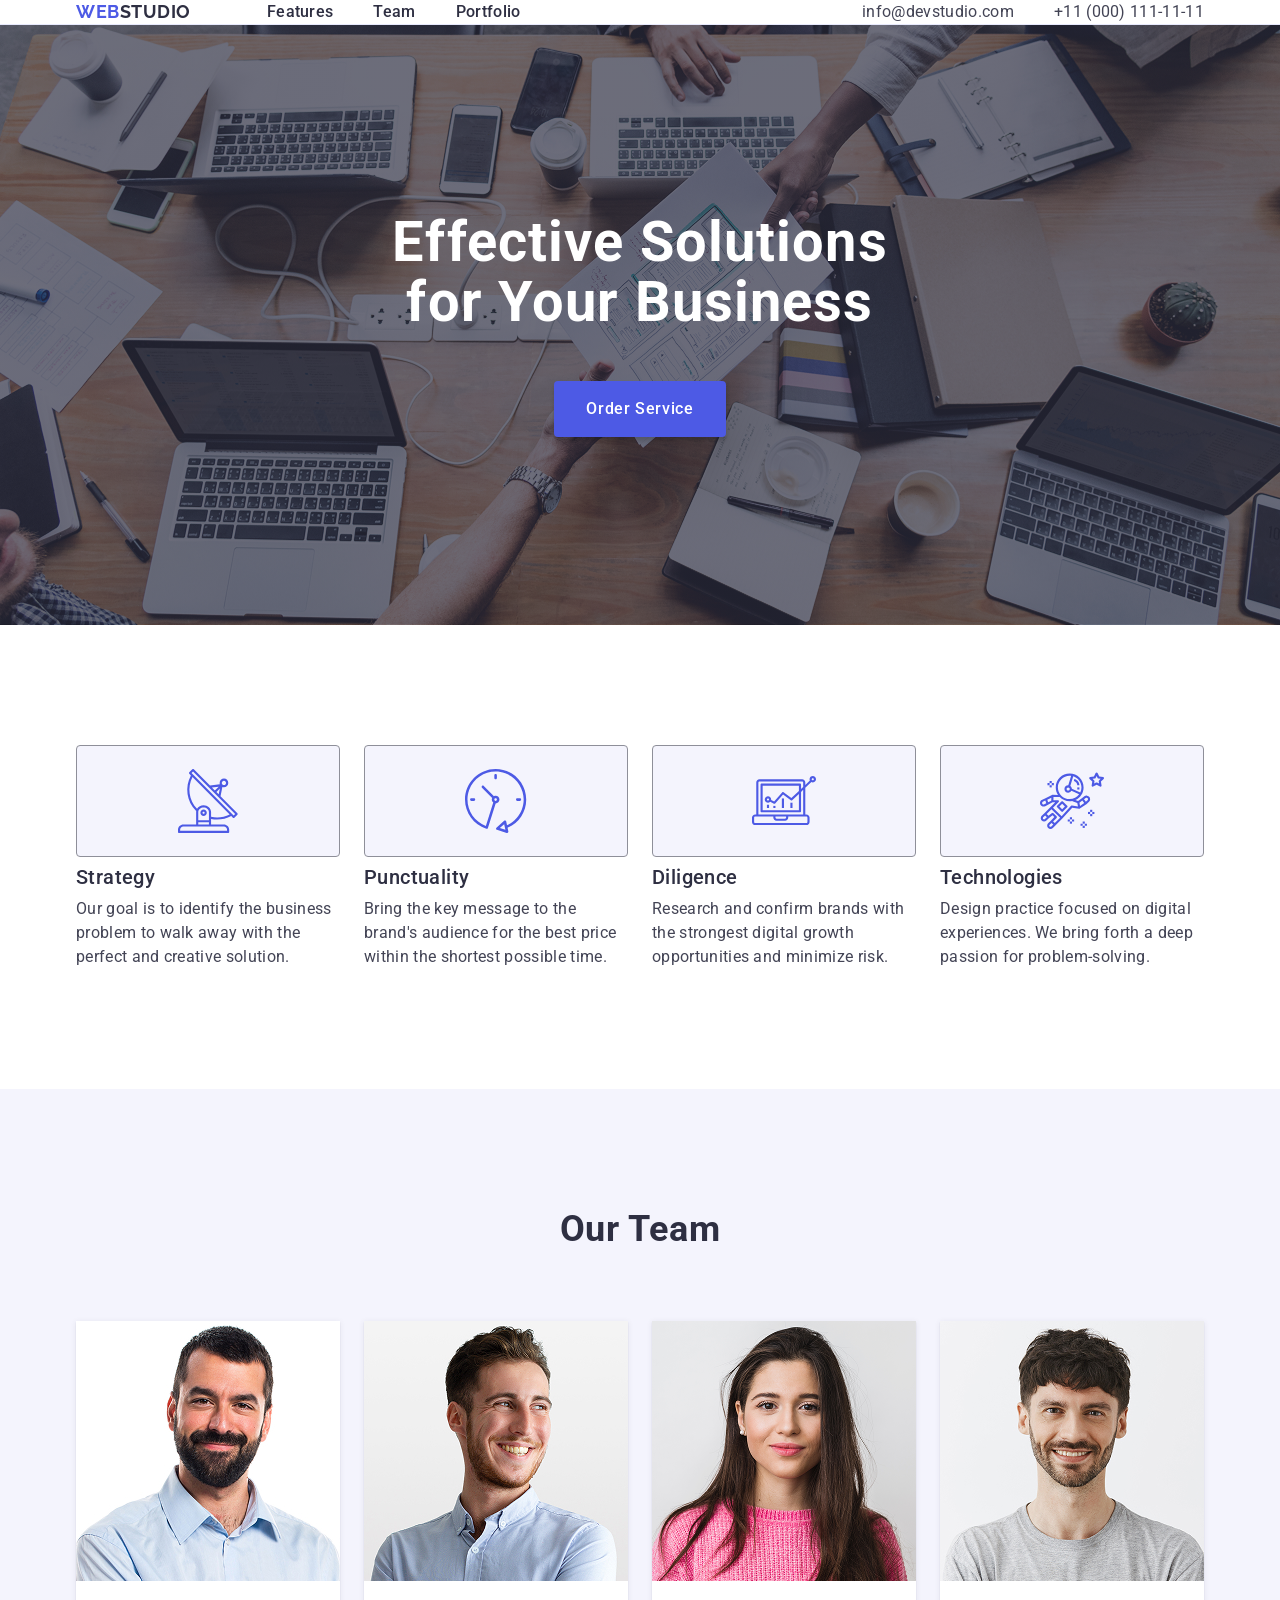
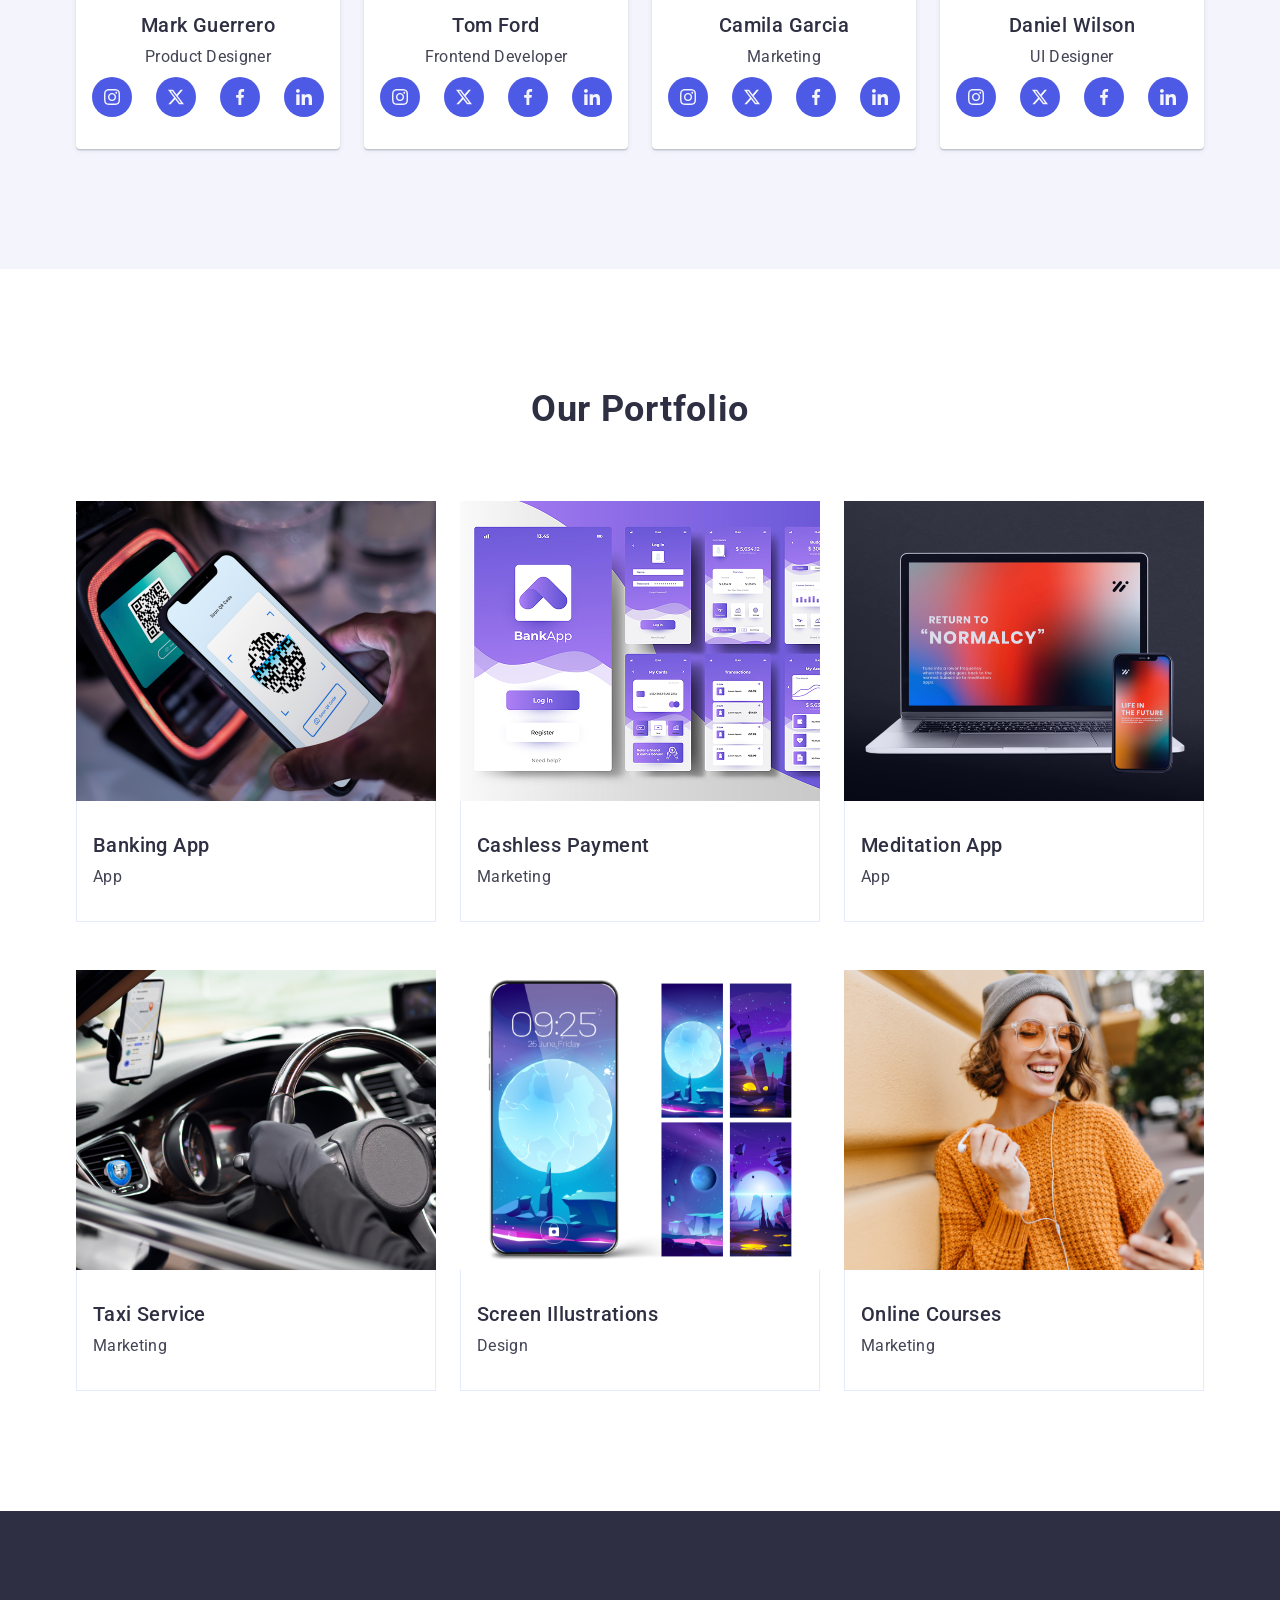
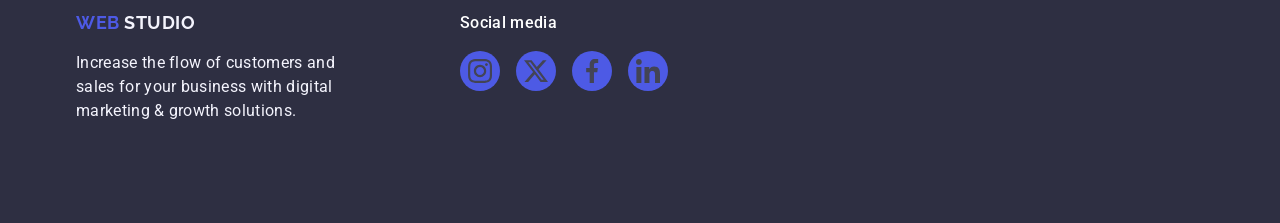
==== index.html @ 69a3b3d4 "Initial commit" ====
<!doctype html>
<html lang="en">
  <head>
    <meta charset="UTF-8" />
    <meta name="viewport" content="width=device-width, initial-scale=1.0" />
    <meta name="description" content="" />
    <meta name="keywords" content="" />
    <title>WebStudio</title>
    <link
      rel="stylesheet"
      href="https://cdnjs.cloudflare.com/ajax/libs/modern-normalize/3.0.1/modern-normalize.min.css"
      integrity="sha512-q6WgHqiHlKyOqslT/lgBgodhd03Wp4BEqKeW6nNtlOY4quzyG3VoQKFrieaCeSnuVseNKRGpGeDU3qPmabCANg=="
      crossorigin="anonymous"
      referrerpolicy="no-referrer"
    />
    <link rel="preconnect" href="https://fonts.googleapis.com" />
    <link rel="preconnect" href="https://fonts.gstatic.com" crossorigin />
    <link
      href="https://fonts.googleapis.com/css2?family=Raleway:ital,wght@0,100..900;1,100..900&family=Roboto:ital,wght@0,100..900;1,100..900&display=swap"
      rel="stylesheet"
    />
    <link rel="stylesheet" href="./css/main.css" />
  </head>
  <body>
    <header id="header" class="site-header">
      <div class="container">
        <div class="header-wrapper">
          <a class="site-logo" href="./index.html">
            <span class="site-logo__accent">Web</span
            ><span class="site-logo__text">Studio</span>
          </a>

          <nav class="site-nav" aria-label="Main navigation">
            <ul class="nav-list">
              <li class="nav-item">
                <a class="nav-link" href="#features">Features</a>
              </li>
              <li class="nav-item">
                <a class="nav-link" href="#team">Team</a>
              </li>
              <li class="nav-item">
                <a class="nav-link" href="#portfolio">Portfolio</a>
              </li>
            </ul>
          </nav>

          <address class="site-address">
            <ul class="contact-list">
              <li class="contact-item">
                <a class="contact-link" href="mailto:info@devstudio.com"
                  >info@devstudio.com</a
                >
              </li>
              <li class="contact-item">
                <a class="contact-link" href="tel:+110001111111"
                  >+11 (000) 111-11-11</a
                >
              </li>
            </ul>
          </address>
        </div>
      </div>
    </header>

    <main>
      <section id="hero" class="hero">
        <div class="container">
          <h1 class="hero-title">Effective Solutions for Your Business</h1>
          <button class="hero-button" type="button">Order Service</button>
        </div>
      </section>

      <section id="features" class="features">
        <div class="container">
          <h2 class="sr-only">Our Features</h2>

          <ul class="feature-list">
            <li class="feature-item">
              <div class="feature-icon-box">
                <svg class="feature-icon" width="64" height="64">
                  <use href="./images/icons.svg#illustration-3"></use>
                </svg>
              </div>

              <h3 class="feature-title">Strategy</h3>
              <p class="feature-text">
                Our goal is to identify the business problem to walk away with
                the perfect and creative solution.
              </p>
            </li>

            <li class="feature-item">
              <div class="feature-icon-box">
                <svg class="feature-icon" width="64" height="64">
                  <use href="./images/icons.svg#illustration-1"></use>
                </svg>
              </div>

              <h3 class="feature-title">Punctuality</h3>
              <p class="feature-text">
                Bring the key message to the brand's audience for the best price
                within the shortest possible time.
              </p>
            </li>

            <li class="feature-item">
              <div class="feature-icon-box">
                <svg class="feature-icon" width="64" height="64">
                  <use href="./images/icons.svg#illustration-2"></use>
                </svg>
              </div>

              <h3 class="feature-title">Diligence</h3>
              <p class="feature-text">
                Research and confirm brands with the strongest digital growth
                opportunities and minimize risk.
              </p>
            </li>

            <li class="feature-item">
              <div class="feature-icon-box">
                <svg class="feature-icon" width="64" height="64">
                  <use href="./images/icons.svg#illustration-4"></use>
                </svg>
              </div>

              <h3 class="feature-title">Technologies</h3>
              <p class="feature-text">
                Design practice focused on digital experiences. We bring forth a
                deep passion for problem-solving.
              </p>
            </li>
          </ul>
        </div>
      </section>

      <section id="team" class="team">
        <div class="container">
          <h2 class="team-title">Our Team</h2>

          <ul class="team-list">
            <li class="team-member">
              <img
                src="./images/team-1.jpg"
                alt="Mark Guerrero"
                width="264"
                height="260"
              />
              <div class="team-card-content">
                <h3 class="team-name">Mark Guerrero</h3>
                <p class="team-position">Product Designer</p>
                <ul class="team-social-list">
                  <li class="team-social-item">
                    <a href="#" class="team-social-link">
                      <svg class="team-social-icon" width="16" height="16">
                        <use href="./images/icons.svg#instagram"></use>
                      </svg>
                    </a>
                  </li>

                  <li class="team-social-item">
                    <a href="#" class="team-social-link">
                      <svg class="team-social-icon" width="16" height="16">
                        <use href="./images/icons.svg#twitter"></use>
                      </svg>
                    </a>
                  </li>

                  <li class="team-social-item">
                    <a href="#" class="team-social-link">
                      <svg class="team-social-icon" width="16" height="16">
                        <use href="./images/icons.svg#facebook"></use>
                      </svg>
                    </a>
                  </li>

                  <li class="team-social-item">
                    <a href="#" class="team-social-link">
                      <svg class="team-social-icon" width="16" height="16">
                        <use href="./images/icons.svg#linkedin"></use>
                      </svg>
                    </a>
                  </li>
                </ul>
              </div>
            </li>

            <li class="team-member">
              <img
                src="./images/team-2.jpg"
                alt="Tom Ford"
                width="264"
                height="260"
              />

              <div class="team-card-content">
                <h3 class="team-name">Tom Ford</h3>
                <p class="team-position">Frontend Developer</p>

                <ul class="team-social-list">
                  <li class="team-social-item">
                    <a href="#" class="team-social-link">
                      <svg class="team-social-icon" width="16" height="16">
                        <use href="./images/icons.svg#instagram"></use>
                      </svg>
                    </a>
                  </li>

                  <li class="team-social-item">
                    <a href="#" class="team-social-link">
                      <svg class="team-social-icon" width="16" height="16">
                        <use href="./images/icons.svg#twitter"></use>
                      </svg>
                    </a>
                  </li>

                  <li class="team-social-item">
                    <a href="#" class="team-social-link">
                      <svg class="team-social-icon" width="16" height="16">
                        <use href="./images/icons.svg#facebook"></use>
                      </svg>
                    </a>
                  </li>

                  <li class="team-social-item">
                    <a href="#" class="team-social-link">
                      <svg class="team-social-icon" width="16" height="16">
                        <use href="./images/icons.svg#linkedin"></use>
                      </svg>
                    </a>
                  </li>
                </ul>
              </div>
            </li>

            <li class="team-member">
              <img
                src="./images/team-3.png"
                alt="Camila Garcia"
                width="264"
                height="260"
              />
              <div class="team-card-content">
                <h3 class="team-name">Camila Garcia</h3>
                <p class="team-position">Marketing</p>
                <ul class="team-social-list">
                  <li class="team-social-item">
                    <a href="#" class="team-social-link">
                      <svg class="team-social-icon" width="16" height="16">
                        <use href="./images/icons.svg#instagram"></use>
                      </svg>
                    </a>
                  </li>

                  <li class="team-social-item">
                    <a href="#" class="team-social-link">
                      <svg class="team-social-icon" width="16" height="16">
                        <use href="./images/icons.svg#twitter"></use>
                      </svg>
                    </a>
                  </li>

                  <li class="team-social-item">
                    <a href="#" class="team-social-link">
                      <svg class="team-social-icon" width="16" height="16">
                        <use href="./images/icons.svg#facebook"></use>
                      </svg>
                    </a>
                  </li>

                  <li class="team-social-item">
                    <a href="#" class="team-social-link">
                      <svg class="team-social-icon" width="16" height="16">
                        <use href="./images/icons.svg#linkedin"></use>
                      </svg>
                    </a>
                  </li>
                </ul>
              </div>
            </li>

            <li class="team-member">
              <img
                src="./images/team-4.jpg"
                alt="Daniel Wilson"
                width="264"
                height="260"
              />
              <div class="team-card-content">
                <h3 class="team-name">Daniel Wilson</h3>
                <p class="team-position">UI Designer</p>
                <ul class="team-social-list">
                  <li class="team-social-item">
                    <a href="#" class="team-social-link">
                      <svg class="team-social-icon" width="16" height="16">
                        <use href="./images/icons.svg#instagram"></use>
                      </svg>
                    </a>
                  </li>

                  <li class="team-social-item">
                    <a href="#" class="team-social-link">
                      <svg class="team-social-icon" width="16" height="16">
                        <use href="./images/icons.svg#twitter"></use>
                      </svg>
                    </a>
                  </li>

                  <li class="team-social-item">
                    <a href="#" class="team-social-link">
                      <svg class="team-social-icon" width="16" height="16">
                        <use href="./images/icons.svg#facebook"></use>
                      </svg>
                    </a>
                  </li>

                  <li class="team-social-item">
                    <a href="#" class="team-social-link">
                      <svg class="team-social-icon" width="16" height="16">
                        <use href="./images/icons.svg#linkedin"></use>
                      </svg>
                    </a>
                  </li>
                </ul>
              </div>
            </li>
          </ul>
        </div>
      </section>

      <section id="portfolio" class="portfolio">
        <div class="container">
          <h2 class="portfolio-title">Our Portfolio</h2>

          <ul class="portfolio-list">
            <li class="portfolio-item">
              <div class="portfolio-image-wrapper" tabindex="0">
                <img
                  src="./images/portfolio.svg"
                  alt="Banking App"
                  width="360"
                  height="300"
                />
                <p class="portfolio-overlay">
                  14 Stylish and User-Friendly App Design Concepts. Task
                  Manager App — a clear and convenient way to organize daily
                  tasks.
                </p>
              </div>
              <div class="portfolio-card-content">
                <h3 class="portfolio-name">Banking App</h3>
                <p class="portfolio-category">App</p>
              </div>
            </li>

            <li class="portfolio-item">
              <div class="portfolio-image-wrapper" tabindex="0">
                <img
                  src="./images/portfolio-(1).svg"
                  alt="Cashless Payment"
                  width="360"
                  height="300"
                />
                <p class="portfolio-overlay">
                  14 Stylish and User-Friendly App Design Concepts. Cashless
                  Payment — a fast and secure way to pay for everyday purchases.
                </p>
              </div>
              <div class="portfolio-card-content">
                <h3 class="portfolio-name">Cashless Payment</h3>
                <p class="portfolio-category">Marketing</p>
              </div>
            </li>

            <li class="portfolio-item">
              <div class="portfolio-image-wrapper" tabindex="0">
                <img
                  src="./images/portfolio-(2).svg"
                  alt="Meditation App"
                  width="360"
                  height="300"
                />
                <p class="portfolio-overlay">
                  14 Stylish and User-Friendly App Design Concepts. Meditation
                  App — guided sessions to support mindfulness and wellbeing.
                </p>
              </div>
              <div class="portfolio-card-content">
                <h3 class="portfolio-name">Meditation App</h3>
                <p class="portfolio-category">App</p>
              </div>
            </li>

            <li class="portfolio-item">
              <div class="portfolio-image-wrapper" tabindex="0">
                <img
                  src="./images/portfolio-(3).svg"
                  alt="Taxi Service"
                  width="360"
                  height="300"
                />
                <p class="portfolio-overlay">
                  14 Stylish and User-Friendly App Design Concepts. Taxi
                  Service — a simple way to book a ride wherever you are.
                </p>
              </div>
              <div class="portfolio-card-content">
                <h3 class="portfolio-name">Taxi Service</h3>
                <p class="portfolio-category">Marketing</p>
              </div>
            </li>

            <li class="portfolio-item">
              <div class="portfolio-image-wrapper" tabindex="0">
                <img
                  src="./images/portfolio-(4).svg"
                  alt="Screen Illustrations"
                  width="360"
                  height="300"
                />
                <p class="portfolio-overlay">
                  14 Stylish and User-Friendly App Design Concepts. Screen
                  Illustrations — expressive artwork for digital products.
                </p>
              </div>
              <div class="portfolio-card-content">
                <h3 class="portfolio-name">Screen Illustrations</h3>
                <p class="portfolio-category">Design</p>
              </div>
            </li>

            <li class="portfolio-item">
              <div class="portfolio-image-wrapper" tabindex="0">
                <img
                  src="./images/portfolio-(5).svg"
                  alt="Online Courses"
                  width="360"
                  height="300"
                />
                <p class="portfolio-overlay">
                  14 Stylish and User-Friendly App Design Concepts. Online
                  Courses — flexible learning for new skills and ideas.
                </p>
              </div>
              <div class="portfolio-card-content">
                <h3 class="portfolio-name">Online Courses</h3>
                <p class="portfolio-category">Marketing</p>
              </div>
            </li>
          </ul>
        </div>
      </section>
    </main>

    <footer id="footer" class="footer">
      <div class="container footer-container">
        <div class="footer-info">
          <a class="footer-logo" href="./index.html">
            <span class="footer-logo__accent">Web</span>
            <span class="footer-logo__text">Studio</span>
          </a>

          <p class="footer-text">
            Increase the flow of customers and sales for your business with
            digital marketing & growth solutions.
          </p>
        </div>

        <div class="footer-social">
          <p class="footer-social-title">Social media</p>

          <ul class="footer-social-list">
            <li class="footer-social-item">
              <a href="#" class="footer-social-link">
                <svg class="footer-social-icon" width="24" height="24">
                  <use href="./images/icons.svg#instagram"></use>
                </svg>
              </a>
            </li>

            <li class="footer-social-item">
              <a href="#" class="footer-social-link">
                <svg class="footer-social-icon" width="24" height="24">
                  <use href="./images/icons.svg#twitter"></use>
                </svg>
              </a>
            </li>

            <li class="footer-social-item">
              <a href="#" class="footer-social-link">
                <svg class="footer-social-icon" width="24" height="24">
                  <use href="./images/icons.svg#facebook"></use>
                </svg>
              </a>
            </li>

            <li class="footer-social-item">
              <a href="#" class="footer-social-link">
                <svg class="footer-social-icon" width="24" height="24">
                  <use href="./images/icons.svg#linkedin"></use>
                </svg>
              </a>
            </li>
          </ul>
        </div>
      </div>
    </footer>
  </body>
</html>
---- css/main.css ----
@import "./common.css";
@import "./header.css";
@import "./hero.css";
@import "./features.css";
@import "./team.css";
@import "./portfolio.css";
@import "./footer.css";
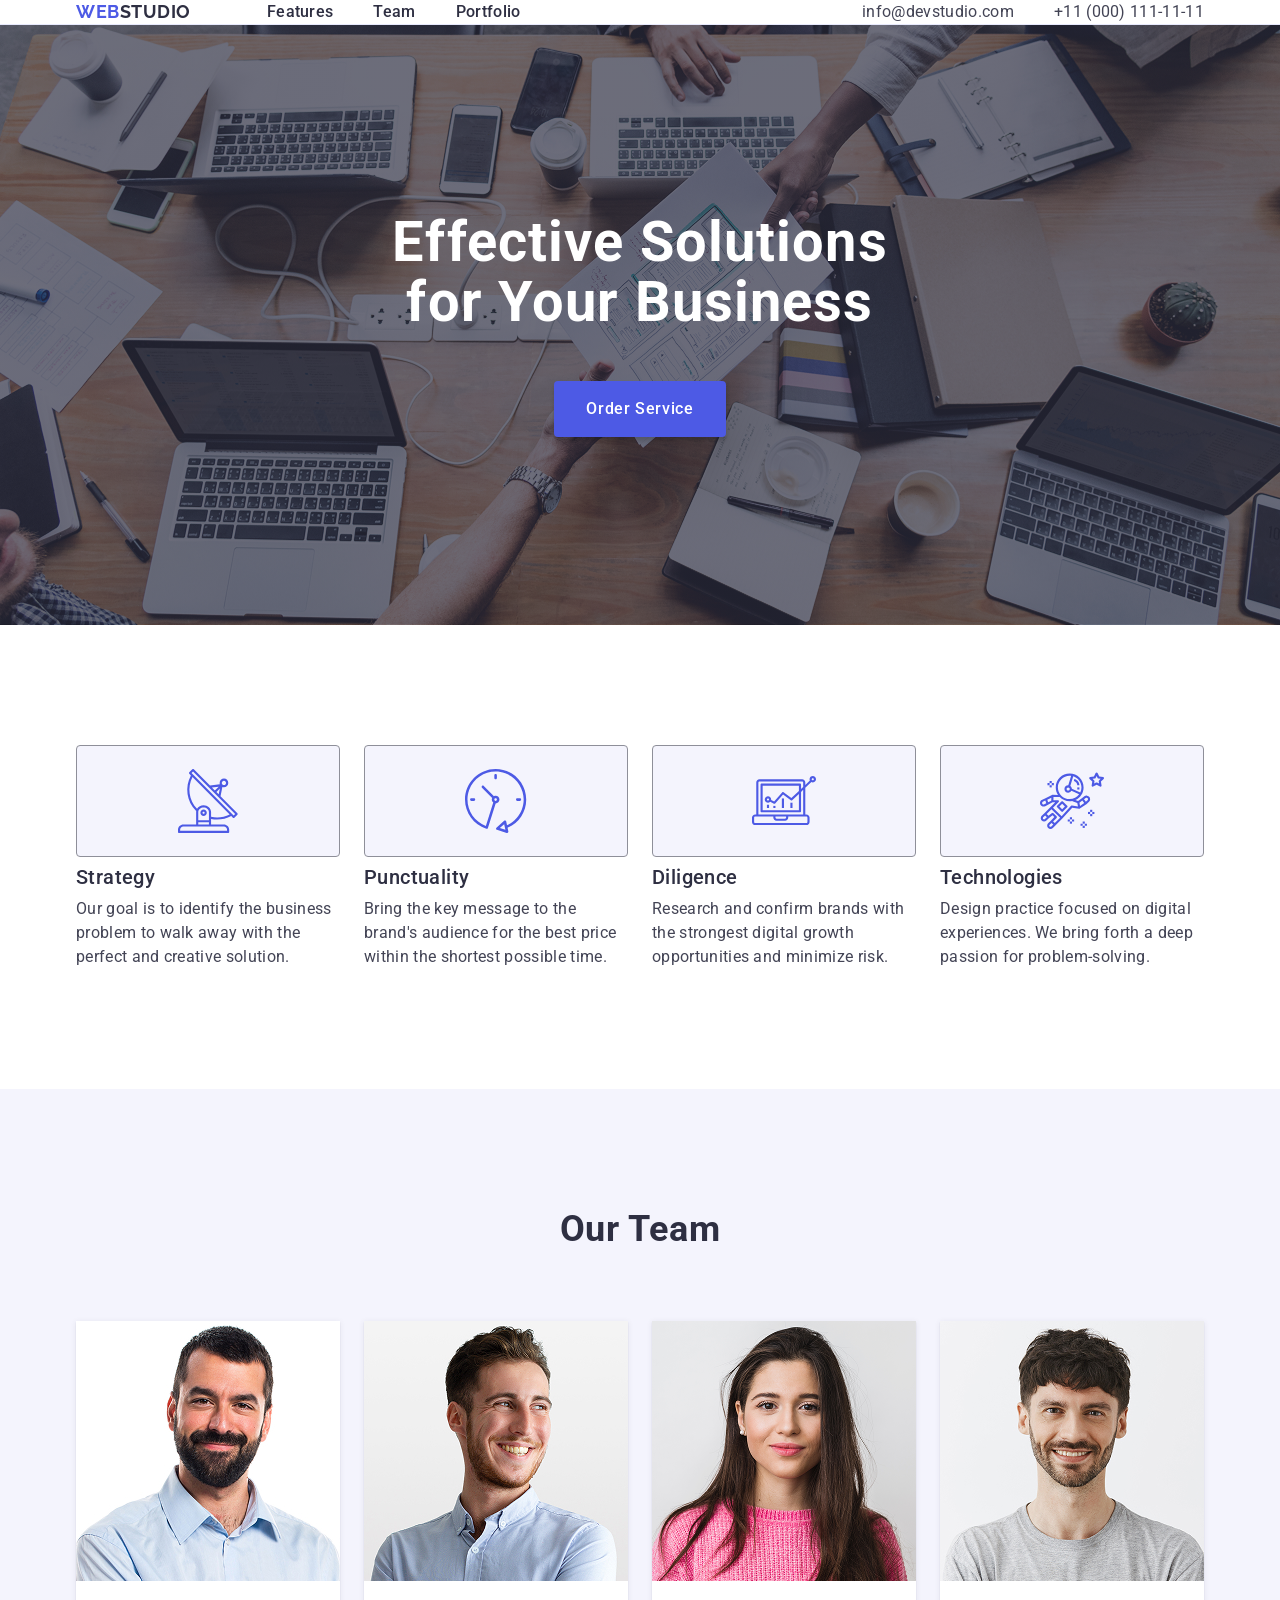
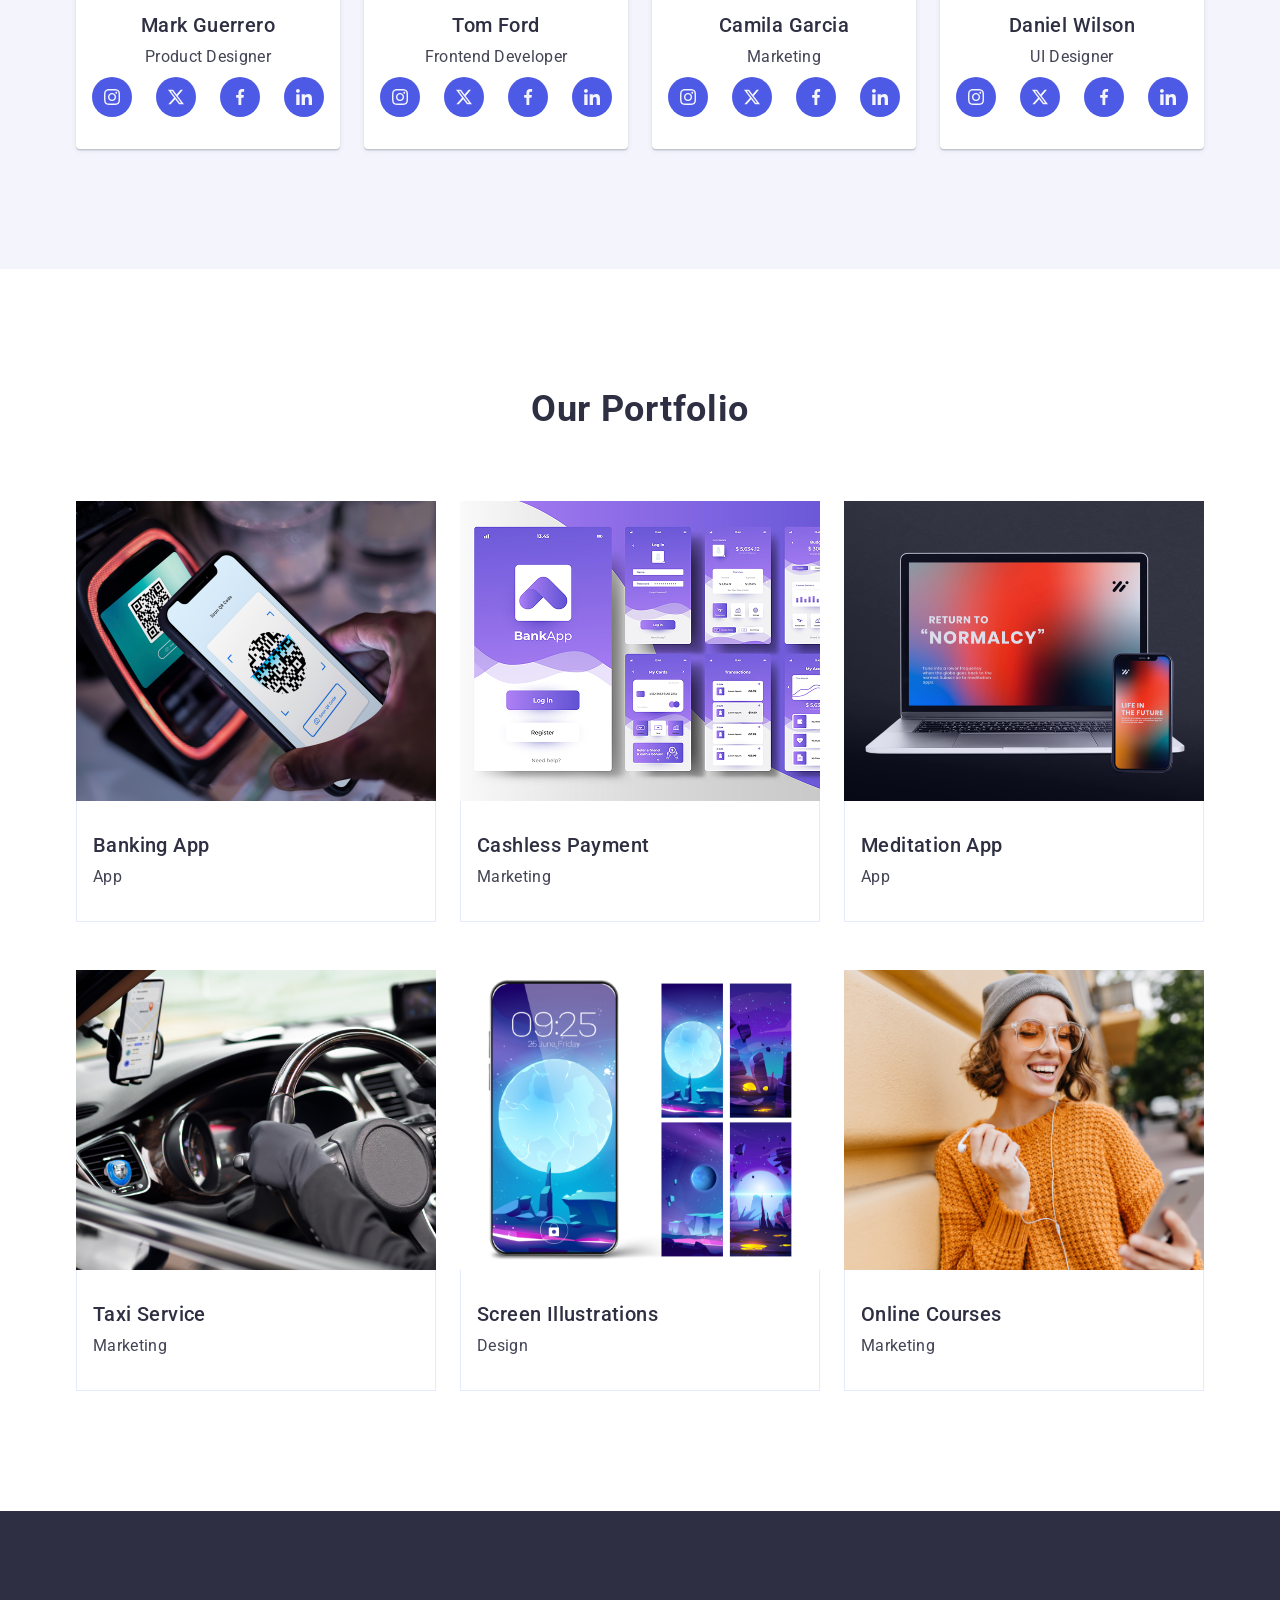
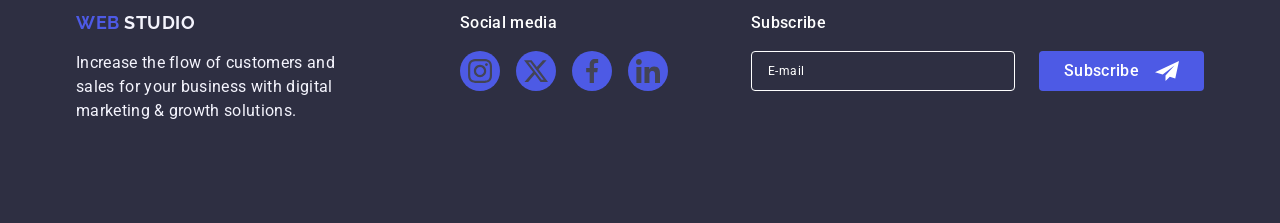
==== commit 9e610ad6: "1" ====
--- a/index.html
+++ b/index.html
@@ -20,6 +20,7 @@
       rel="stylesheet"
     />
     <link rel="stylesheet" href="./css/main.css" />
+    <link rel="stylesheet" href="./css/modal.css" />
   </head>
   <body>
     <header id="header" class="site-header">
@@ -66,7 +67,15 @@
       <section id="hero" class="hero">
         <div class="container">
           <h1 class="hero-title">Effective Solutions for Your Business</h1>
-          <button class="hero-button" type="button">Order Service</button>
+          <button
+            class="hero-button"
+            type="button"
+            data-modal-open
+            aria-haspopup="dialog"
+            aria-controls="modal"
+          >
+            Order Service
+          </button>
         </div>
       </section>
 
@@ -342,9 +351,8 @@
                   height="300"
                 />
                 <p class="portfolio-overlay">
-                  14 Stylish and User-Friendly App Design Concepts. Task
-                  Manager App — a clear and convenient way to organize daily
-                  tasks.
+                  14 Stylish and User-Friendly App Design Concepts. Task Manager
+                  App — a clear and convenient way to organize daily tasks.
                 </p>
               </div>
               <div class="portfolio-card-content">
@@ -400,8 +408,8 @@
                   height="300"
                 />
                 <p class="portfolio-overlay">
-                  14 Stylish and User-Friendly App Design Concepts. Taxi
-                  Service — a simple way to book a ride wherever you are.
+                  14 Stylish and User-Friendly App Design Concepts. Taxi Service
+                  — a simple way to book a ride wherever you are.
                 </p>
               </div>
               <div class="portfolio-card-content">
@@ -503,7 +511,140 @@
             </li>
           </ul>
         </div>
+        <div class="footer-subscribe">
+          <p class="footer-subscribe-text">Subscribe</p>
+
+          <form class="footer-subscribe-form">
+            <label class="footer-subscribe-label" for="footer-email">
+              Email
+            </label>
+
+            <input
+              class="footer-subscribe-input"
+              type="email"
+              name="email"
+              id="footer-email"
+              placeholder="E-mail"
+            />
+
+            <button class="footer-subscribe-button" type="submit">
+              Subscribe
+              <svg width="24" height="20">
+                <use href="./images/icons.svg#illustration-5"></use>
+              </svg>
+            </button>
+          </form>
+        </div>
       </div>
     </footer>
+
+    <div class="backdrop" id="modal" data-modal aria-hidden="true">
+      <div
+        class="modal"
+        role="dialog"
+        aria-modal="true"
+        aria-labelledby="modal-title"
+      >
+        <button
+          class="modal-close"
+          type="button"
+          data-modal-close
+          aria-label="Close contact form"
+        >
+          <svg class="modal-close-icon" width="24" height="24" aria-hidden="true">
+            <use href="./images/icons.svg#close"></use>
+          </svg>
+        </button>
+
+        <form class="modal-form">
+          <h2 class="modal-title" id="modal-title">
+            Leave your contacts and we will call you back
+          </h2>
+
+          <div class="modal-field">
+            <label class="modal-label" for="user-name">Name</label>
+            <div class="modal-input-wrap">
+              <input
+                class="modal-input"
+                type="text"
+                name="user-name"
+                id="user-name"
+                autocomplete="name"
+              />
+              <svg class="modal-field-icon" width="18" height="18" aria-hidden="true">
+                <use href="./images/icons.svg#user"></use>
+              </svg>
+            </div>
+          </div>
+
+          <div class="modal-field">
+            <label class="modal-label" for="user-phone">Phone</label>
+            <div class="modal-input-wrap">
+              <input
+                class="modal-input"
+                type="tel"
+                name="user-phone"
+                id="user-phone"
+                autocomplete="tel"
+              />
+              <svg class="modal-field-icon" width="18" height="18" aria-hidden="true">
+                <use href="./images/icons.svg#phone"></use>
+              </svg>
+            </div>
+          </div>
+
+          <div class="modal-field">
+            <label class="modal-label" for="user-email">Email</label>
+            <div class="modal-input-wrap">
+              <input
+                class="modal-input"
+                type="email"
+                name="user-email"
+                id="user-email"
+                autocomplete="email"
+              />
+              <svg class="modal-field-icon" width="18" height="18" aria-hidden="true">
+                <use href="./images/icons.svg#email"></use>
+              </svg>
+            </div>
+          </div>
+
+          <div class="modal-comment-field">
+            <label class="modal-label" for="user-comment">Comment</label>
+            <textarea
+              class="modal-textarea"
+              name="user-comment"
+              id="user-comment"
+              placeholder="Text input"
+            ></textarea>
+          </div>
+
+          <div class="modal-privacy">
+            <input
+              class="privacy-checkbox visually-hidden"
+              type="checkbox"
+              name="user-privacy"
+              id="user-privacy"
+              value="accepted"
+            />
+            <label class="privacy-label" for="user-privacy">
+              <span class="custom-checkbox" aria-hidden="true">
+                <svg class="custom-checkbox-icon" width="10" height="8">
+                  <use href="./images/icons.svg#check"></use>
+                </svg>
+              </span>
+              <span>
+                I accept the terms and conditions of the
+                <a class="privacy-link" href="#">Privacy Policy</a>
+              </span>
+            </label>
+          </div>
+
+          <button class="modal-submit" type="submit">Send</button>
+        </form>
+      </div>
+    </div>
+
+    <script src="./js/modal.js"></script>
   </body>
 </html>
--- a/css/modal.css
+++ b/css/modal.css
@@ -0,0 +1,327 @@
+.backdrop {
+  position: fixed;
+  inset: 0;
+  z-index: 1000;
+  display: flex;
+  align-items: center;
+  justify-content: center;
+  padding: 16px;
+  background-color: rgba(46, 47, 66, 0.4);
+  opacity: 0;
+  visibility: hidden;
+  pointer-events: none;
+  transition:
+    opacity 250ms cubic-bezier(0.4, 0, 0.2, 1),
+    visibility 250ms cubic-bezier(0.4, 0, 0.2, 1);
+}
+
+.backdrop.is-open {
+  opacity: 1;
+  visibility: visible;
+  pointer-events: auto;
+}
+
+.modal {
+  position: relative;
+  width: 408px;
+  max-width: 100%;
+  max-height: calc(100vh - 32px);
+  overflow-y: auto;
+  padding: 72px 24px 24px;
+  border-radius: 4px;
+  background-color: #fcfcfc;
+  box-shadow:
+    0 1px 1px rgba(0, 0, 0, 0.14),
+    0 1px 3px rgba(0, 0, 0, 0.12),
+    0 2px 1px rgba(0, 0, 0, 0.2);
+}
+
+.modal-open {
+  overflow: hidden;
+}
+
+.modal-close {
+  position: absolute;
+  top: 24px;
+  right: 24px;
+  display: flex;
+  align-items: center;
+  justify-content: center;
+  width: 24px;
+  height: 24px;
+  padding: 0;
+  border: 1px solid rgba(0, 0, 0, 0.1);
+  border-radius: 50%;
+  color: #2e2f42;
+  background-color: #e7e9fc;
+  cursor: pointer;
+  transition:
+    background-color 250ms cubic-bezier(0.4, 0, 0.2, 1),
+    border-color 250ms cubic-bezier(0.4, 0, 0.2, 1),
+    color 250ms cubic-bezier(0.4, 0, 0.2, 1),
+    box-shadow 250ms cubic-bezier(0.4, 0, 0.2, 1);
+}
+
+.modal-close:hover,
+.modal-close:focus-visible {
+  border-color: #404bbf;
+  color: #ffffff;
+  background-color: #404bbf;
+}
+
+.modal-close:focus-visible {
+  outline: none;
+  box-shadow: 0 0 0 3px rgba(77, 90, 229, 0.25);
+}
+
+.modal-close-icon {
+  width: 24px;
+  height: 24px;
+  fill: none;
+  stroke: currentColor;
+}
+
+.modal-title {
+  margin-bottom: 16px;
+  font-weight: 500;
+  font-size: 16px;
+  line-height: 1.5;
+  letter-spacing: 0.02em;
+  text-align: center;
+  color: #2e2f42;
+}
+
+.modal-field {
+  margin-bottom: 8px;
+}
+
+.modal-label {
+  display: block;
+  margin-bottom: 4px;
+  font-size: 12px;
+  line-height: 1.17;
+  letter-spacing: 0.04em;
+  color: #8e8f99;
+}
+
+.modal-input-wrap {
+  position: relative;
+}
+
+.modal-input {
+  width: 100%;
+  height: 40px;
+  padding: 8px 16px 8px 38px;
+  border: 1px solid rgba(46, 47, 66, 0.4);
+  border-radius: 4px;
+  color: #2e2f42;
+  background-color: transparent;
+  outline: transparent;
+  transition:
+    border-color 250ms cubic-bezier(0.4, 0, 0.2, 1),
+    box-shadow 250ms cubic-bezier(0.4, 0, 0.2, 1);
+}
+
+.modal-input:hover,
+.modal-input:focus,
+.modal-input:focus-visible {
+  border-color: #4d5ae5;
+}
+
+.modal-input:focus-visible {
+  box-shadow: 0 0 0 3px rgba(77, 90, 229, 0.14);
+}
+
+.modal-field-icon {
+  position: absolute;
+  top: 50%;
+  left: 16px;
+  width: 18px;
+  height: 18px;
+  color: #2e2f42;
+  fill: none;
+  stroke: currentColor;
+  transform: translateY(-50%);
+  pointer-events: none;
+  transition: color 250ms cubic-bezier(0.4, 0, 0.2, 1);
+}
+
+.modal-input:hover + .modal-field-icon,
+.modal-input:focus + .modal-field-icon,
+.modal-input:focus-visible + .modal-field-icon {
+  color: #4d5ae5;
+}
+
+.modal-comment-field {
+  margin-bottom: 16px;
+}
+
+.modal-textarea {
+  display: block;
+  width: 100%;
+  height: 120px;
+  padding: 8px 16px;
+  resize: none;
+  border: 1px solid rgba(46, 47, 66, 0.4);
+  border-radius: 4px;
+  font-size: 12px;
+  line-height: 1.17;
+  letter-spacing: 0.04em;
+  color: #2e2f42;
+  background-color: transparent;
+  outline: transparent;
+  transition:
+    border-color 250ms cubic-bezier(0.4, 0, 0.2, 1),
+    box-shadow 250ms cubic-bezier(0.4, 0, 0.2, 1);
+}
+
+.modal-textarea::placeholder {
+  color: rgba(46, 47, 66, 0.4);
+}
+
+.modal-textarea:hover,
+.modal-textarea:focus,
+.modal-textarea:focus-visible {
+  border-color: #4d5ae5;
+}
+
+.modal-textarea:focus-visible {
+  box-shadow: 0 0 0 3px rgba(77, 90, 229, 0.14);
+}
+
+.modal-privacy {
+  margin-bottom: 24px;
+}
+
+.visually-hidden {
+  position: absolute;
+  width: 1px;
+  height: 1px;
+  margin: -1px;
+  padding: 0;
+  overflow: hidden;
+  border: 0;
+  white-space: nowrap;
+  clip: rect(0 0 0 0);
+  clip-path: inset(100%);
+}
+
+.privacy-label {
+  display: flex;
+  align-items: center;
+  gap: 8px;
+  font-size: 12px;
+  line-height: 1.17;
+  letter-spacing: 0.04em;
+  color: #8e8f99;
+  cursor: pointer;
+}
+
+.custom-checkbox {
+  flex-shrink: 0;
+  display: inline-flex;
+  align-items: center;
+  justify-content: center;
+  width: 16px;
+  height: 16px;
+  border: 1px solid rgba(46, 47, 66, 0.4);
+  border-radius: 2px;
+  color: #f4f4fd;
+  background-color: transparent;
+  transition:
+    background-color 250ms cubic-bezier(0.4, 0, 0.2, 1),
+    border-color 250ms cubic-bezier(0.4, 0, 0.2, 1),
+    box-shadow 250ms cubic-bezier(0.4, 0, 0.2, 1);
+}
+
+.privacy-label:hover .custom-checkbox {
+  border-color: #4d5ae5;
+}
+
+.custom-checkbox-icon {
+  width: 10px;
+  height: 8px;
+  fill: none;
+  stroke: currentColor;
+  opacity: 0;
+  transition: opacity 250ms cubic-bezier(0.4, 0, 0.2, 1);
+}
+
+.privacy-checkbox:checked + .privacy-label .custom-checkbox {
+  border-color: #404bbf;
+  background-color: #404bbf;
+}
+
+.privacy-checkbox:checked + .privacy-label .custom-checkbox-icon {
+  opacity: 1;
+}
+
+.privacy-checkbox:focus-visible + .privacy-label .custom-checkbox {
+  border-color: #4d5ae5;
+  box-shadow: 0 0 0 3px rgba(77, 90, 229, 0.2);
+}
+
+.privacy-link {
+  color: #4d5ae5;
+  text-decoration: underline;
+  text-decoration-color: #4d5ae5;
+  transition:
+    color 250ms cubic-bezier(0.4, 0, 0.2, 1),
+    text-decoration-color 250ms cubic-bezier(0.4, 0, 0.2, 1);
+}
+
+.privacy-link:hover,
+.privacy-link:focus-visible {
+  color: #404bbf;
+  text-decoration-color: #404bbf;
+}
+
+.privacy-link:focus-visible {
+  outline: 2px solid rgba(77, 90, 229, 0.45);
+  outline-offset: 2px;
+}
+
+.modal-submit {
+  display: block;
+  min-width: 169px;
+  height: 56px;
+  margin: 0 auto;
+  padding: 16px 32px;
+  border: none;
+  border-radius: 4px;
+  font-family: "Roboto", sans-serif;
+  font-weight: 500;
+  font-size: 16px;
+  line-height: 1.5;
+  letter-spacing: 0.04em;
+  color: #ffffff;
+  background-color: #4d5ae5;
+  box-shadow: 0 4px 4px rgba(0, 0, 0, 0.15);
+  cursor: pointer;
+  transition:
+    background-color 250ms cubic-bezier(0.4, 0, 0.2, 1),
+    box-shadow 250ms cubic-bezier(0.4, 0, 0.2, 1);
+}
+
+.modal-submit:hover,
+.modal-submit:focus-visible {
+  background-color: #404bbf;
+}
+
+.modal-submit:focus-visible {
+  outline: none;
+  box-shadow:
+    0 4px 4px rgba(0, 0, 0, 0.15),
+    0 0 0 3px rgba(77, 90, 229, 0.25);
+}
+
+@media (max-width: 479px) {
+  .modal {
+    padding-right: 16px;
+    padding-left: 16px;
+  }
+
+  .privacy-label {
+    align-items: flex-start;
+  }
+}
